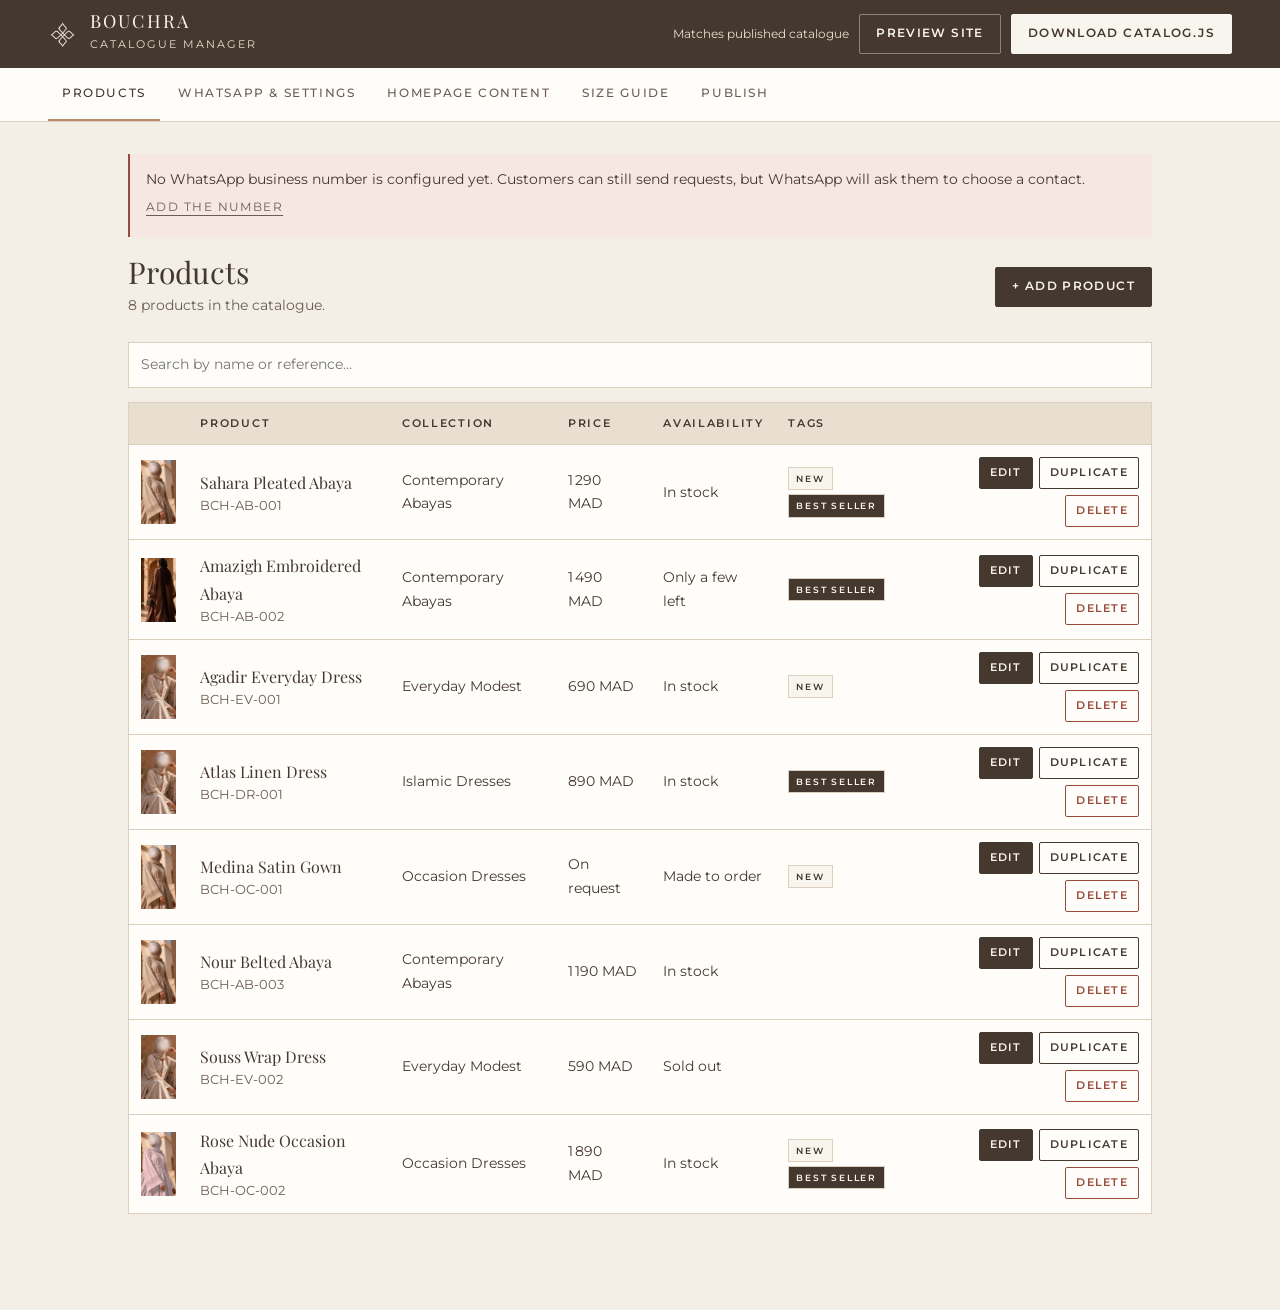
==== admin.html @ 60c79a06 "first comm" ====
<!doctype html>
<html lang="en">
<head>
  <meta charset="utf-8">
  <meta name="viewport" content="width=device-width, initial-scale=1">
  <meta name="robots" content="noindex, nofollow">
  <title>BOUCHRA Admin — Catalogue Manager</title>
  <link rel="icon" type="image/png" href="img/bouchra_icon.png">
  <link rel="preconnect" href="https://fonts.googleapis.com">
  <link rel="preconnect" href="https://fonts.gstatic.com" crossorigin>
  <link href="https://fonts.googleapis.com/css2?family=Montserrat:wght@300;400;500;600&family=Playfair+Display:ital,wght@0,400;0,500;1,400&family=Tajawal:wght@400;500&display=swap" rel="stylesheet">
  <link rel="stylesheet" href="css/style.css?v=3">
  <link rel="stylesheet" href="css/admin.css?v=3">
</head>
<body class="admin">
  <header class="admin-top">
    <div class="admin-top__brand">
      <img src="img/site/icon-ivory.png" alt="" width="30">
      <div><strong>BOUCHRA</strong><span>Catalogue manager</span></div>
    </div>
    <div class="admin-top__actions">
      <span class="admin-status" data-status></span>
      <button type="button" class="abtn abtn--ghost" data-action="preview">Preview site</button>
      <button type="button" class="abtn abtn--light" data-action="export">Download catalog.js</button>
    </div>
  </header>

  <nav class="admin-tabs" role="tablist" aria-label="Admin sections">
    <button type="button" role="tab" data-tab="products" aria-selected="true">Products</button>
    <button type="button" role="tab" data-tab="settings" aria-selected="false">WhatsApp &amp; settings</button>
    <button type="button" role="tab" data-tab="homepage" aria-selected="false">Homepage content</button>
    <button type="button" role="tab" data-tab="sizes" aria-selected="false">Size guide</button>
    <button type="button" role="tab" data-tab="publish" aria-selected="false">Publish</button>
  </nav>

  <main class="admin-main" data-panel></main>

  <input type="file" accept=".js,.json,application/json,text/javascript" data-import-input hidden>

  <script src="data/catalog.js?v=3"></script>
  <script src="js/admin.js?v=3"></script>
</body>
</html>
---- css/style.css ----
/* BOUCHRA — Modest Fashion */

:root {
  --sand: #E9DFD0;
  --terracotta: #B78B6A;
  --terracotta-ink: #8A6448; /* terracotta darkened for small text contrast */
  --espresso: #44382F;
  --espresso-soft: #6B5D52;
  --ivory: #F8F5EF;
  --white: #FFFDF9;
  --line: #DCCFBD;
  --wa: #25D366;
  --wa-dark: #128C4B;

  --ok: #5E7A4F;
  --warn: #A0652F;
  --info: #6B5D52;
  --out: #9A4A3C;

  --serif: 'Playfair Display', Georgia, serif;
  --sans: 'Montserrat', 'Helvetica Neue', Arial, sans-serif;

  --radius: 2px;
  --gutter: clamp(16px, 4vw, 48px);
  --max: 1280px;
  --shadow: 0 18px 40px -24px rgba(68, 56, 47, .45);

  /* Amazigh-inspired diamond chain */
  --motif: url("data:image/svg+xml,%3Csvg xmlns='http://www.w3.org/2000/svg' width='32' height='14' viewBox='0 0 32 14'%3E%3Cpath d='M1 7 8 0.8 15 7 8 13.2Z M17 7 24 0.8 31 7 24 13.2Z' fill='none' stroke='%23B78B6A' stroke-width='1'/%3E%3Ccircle cx='8' cy='7' r='1.4' fill='%23B78B6A'/%3E%3Ccircle cx='24' cy='7' r='1.4' fill='%23B78B6A'/%3E%3Cpath d='M15 7h2' stroke='%23B78B6A'/%3E%3C/svg%3E");
  --motif-light: url("data:image/svg+xml,%3Csvg xmlns='http://www.w3.org/2000/svg' width='32' height='14' viewBox='0 0 32 14'%3E%3Cpath d='M1 7 8 0.8 15 7 8 13.2Z M17 7 24 0.8 31 7 24 13.2Z' fill='none' stroke='%23E9DFD0' stroke-opacity='.45' stroke-width='1'/%3E%3Ccircle cx='8' cy='7' r='1.4' fill='%23E9DFD0' fill-opacity='.45'/%3E%3Ccircle cx='24' cy='7' r='1.4' fill='%23E9DFD0' fill-opacity='.45'/%3E%3C/svg%3E");
  /* Lattice for subtle backgrounds */
  --lattice: url("data:image/svg+xml,%3Csvg xmlns='http://www.w3.org/2000/svg' width='56' height='56' viewBox='0 0 56 56'%3E%3Cpath d='M28 4 52 28 28 52 4 28Z M28 16 40 28 28 40 16 28Z' fill='none' stroke='%23B78B6A' stroke-opacity='.16' stroke-width='1'/%3E%3C/svg%3E");
}

/* Arabic: brand fonts have no Arabic glyphs, and letter-spacing breaks joined script. */
html[lang="ar"] {
  --serif: 'Noto Naskh Arabic', 'Playfair Display', serif;
  --sans: 'Tajawal', 'Montserrat', sans-serif;
}
html[lang="ar"] body { font-size: 16px; line-height: 1.85; }
html[lang="ar"] * { letter-spacing: 0 !important; }
html[lang="ar"] h1, html[lang="ar"] h2, html[lang="ar"] h3 { line-height: 1.4; font-weight: 500; }

*, *::before, *::after { box-sizing: border-box; }

html { scroll-behavior: smooth; -webkit-text-size-adjust: 100%; }

body {
  margin: 0;
  background: var(--ivory);
  color: var(--espresso);
  font-family: var(--sans);
  font-size: 15px;
  line-height: 1.7;
  font-weight: 400;
  -webkit-font-smoothing: antialiased;
  overflow-x: hidden;
}

body.no-scroll { overflow: hidden; }

img { max-width: 100%; display: block; }

a { color: inherit; }

h1, h2, h3, h4 {
  font-family: var(--serif);
  font-weight: 400;
  line-height: 1.15;
  margin: 0 0 .5em;
  letter-spacing: .01em;
}

p { margin: 0 0 1em; }

button, input, select, textarea { font: inherit; color: inherit; }

:focus-visible { outline: 2px solid var(--terracotta-ink); outline-offset: 3px; }

.container { width: 100%; max-width: var(--max); margin: 0 auto; padding: 0 var(--gutter); }

.small { font-size: 12.5px; color: var(--espresso-soft); line-height: 1.6; }

.eyebrow {
  font-family: var(--sans);
  font-size: 11.5px;
  letter-spacing: .32em;
  text-transform: uppercase;
  color: var(--terracotta-ink);
  font-weight: 500;
  margin-bottom: 1.2em;
}

.visually-hidden {
  position: absolute !important; width: 1px; height: 1px; overflow: hidden;
  clip: rect(0 0 0 0); white-space: nowrap;
}

/* ---------- Motifs ---------- */

.motif-band { height: 14px; background: var(--motif) repeat-x center; opacity: .8; }
.motif-band--light { background-image: var(--motif-light); opacity: 1; }

.motif-rule {
  display: flex; align-items: center; justify-content: center; gap: 14px;
  color: var(--terracotta); margin: 0 auto 1.4em;
}
.motif-rule::before, .motif-rule::after { content: ''; width: 48px; height: 1px; background: currentColor; }
.motif-rule img { width: 22px; height: auto; opacity: .85; }

/* ---------- Buttons ---------- */

.btn {
  display: inline-flex; align-items: center; justify-content: center; gap: 10px;
  min-height: 48px; padding: 0 28px;
  border: 1px solid var(--espresso); border-radius: var(--radius);
  background: var(--espresso); color: var(--ivory);
  font-family: var(--sans); font-size: 12px; font-weight: 600; letter-spacing: .2em; text-transform: uppercase;
  text-decoration: none; cursor: pointer;
  transition: background .25s, color .25s, border-color .25s, transform .25s;
}
.btn svg { width: 18px; height: 18px; flex: none; }
.btn:hover { background: #2F2620; border-color: #2F2620; }
.btn:active { transform: translateY(1px); }

.btn--outline { background: transparent; color: var(--espresso); }
.btn--outline:hover { background: var(--espresso); color: var(--ivory); }

.btn--light { background: var(--ivory); color: var(--espresso); border-color: var(--ivory); }
.btn--light:hover { background: var(--sand); border-color: var(--sand); }

.btn--wa { background: var(--espresso); border-color: var(--espresso); }
.btn--wa svg { color: var(--wa); }

.btn--wa-light { background: transparent; color: var(--ivory); border-color: rgba(248, 245, 239, .5); }
.btn--wa-light svg { color: var(--wa); }
.btn--wa-light:hover { background: var(--ivory); color: var(--espresso); border-color: var(--ivory); }

.btn--lg { min-height: 58px; font-size: 13px; letter-spacing: .22em; }
.btn--block { width: 100%; }

.link-btn {
  background: none; border: 0; padding: 6px 0; cursor: pointer;
  font-size: 12px; letter-spacing: .12em; text-transform: uppercase; color: var(--espresso-soft);
  text-decoration: underline; text-underline-offset: 4px;
}
.link-btn:hover { color: var(--espresso); }

.icon-btn {
  display: inline-grid; place-items: center; width: 44px; height: 44px;
  border: 0; background: none; cursor: pointer; color: var(--espresso); border-radius: 50%;
}
.icon-btn svg { width: 22px; height: 22px; }
.icon-btn:hover { background: var(--sand); }
.icon-btn--sm { width: 34px; height: 34px; }
.icon-btn--sm svg { width: 17px; height: 17px; }

/* ---------- Header ---------- */

.preview-bar {
  background: var(--terracotta-ink); color: var(--ivory); text-align: center;
  font-size: 12.5px; padding: 8px 16px;
}
.preview-bar button {
  margin-inline-start: 8px; background: none; border: 1px solid currentColor; color: inherit;
  padding: 2px 10px; cursor: pointer; font-size: 11.5px;
}

.announce {
  background: var(--espresso); color: var(--sand); text-align: center;
  font-size: 11px; letter-spacing: .24em; text-transform: uppercase; padding: 9px 16px;
}

.site-header {
  position: sticky; top: 0; z-index: 40;
  background: rgba(248, 245, 239, .94);
  backdrop-filter: blur(10px); -webkit-backdrop-filter: blur(10px);
  border-bottom: 1px solid var(--line);
}
/* Logo at the start (left in LTR, right in RTL), nav, then actions at the end. */
.site-header__inner {
  max-width: var(--max); margin: 0 auto; padding: 10px var(--gutter);
  display: flex; align-items: center; gap: 28px;
}
.brand { flex: none; }
.brand img { height: 66px; width: auto; }

.site-nav { flex: 1; display: flex; align-items: center; gap: 20px; min-width: 0; }
.site-nav a {
  font-size: 11.5px; letter-spacing: .12em; text-transform: uppercase; text-decoration: none;
  padding: 6px 0; border-bottom: 1px solid transparent; white-space: nowrap;
}
.site-nav a:hover, .site-nav a[aria-current="page"] { border-bottom-color: var(--terracotta); }

.nav-toggle { display: none; }

.site-header__actions { flex: none; display: flex; justify-content: flex-end; align-items: center; gap: 6px; }

.lang-switch { display: inline-flex; align-items: center; border: 1px solid var(--line); border-radius: 999px; padding: 3px; background: var(--white); }
.lang-switch button {
  border: 0; background: none; cursor: pointer; border-radius: 999px;
  min-width: 36px; height: 32px; padding: 0 9px;
  font-size: 11px; font-weight: 600; letter-spacing: .08em; color: var(--espresso-soft);
}
.lang-switch button[lang="ar"] { font-family: 'Tajawal', 'Noto Naskh Arabic', sans-serif; font-size: 13px; letter-spacing: 0; }
.lang-switch button:hover { color: var(--espresso); }
.lang-switch button[aria-current="true"] { background: var(--espresso); color: var(--ivory); }
.lang-switch--bar { margin-inline-end: 4px; }
.lang-switch--menu { display: none; }
.lang-switch--footer { margin-top: 18px; background: transparent; border-color: rgba(248, 245, 239, .25); }
.lang-switch--footer button { color: rgba(248, 245, 239, .75); }
.lang-switch--footer button[aria-current="true"] { background: var(--ivory); color: var(--espresso); }
.header-wa svg { color: var(--wa-dark); }

.selection-btn {
  display: inline-flex; align-items: center; gap: 8px; height: 44px; padding: 0 14px;
  border: 1px solid var(--line); background: var(--white); border-radius: 999px; cursor: pointer;
  font-size: 11.5px; letter-spacing: .14em; text-transform: uppercase; font-weight: 500;
}
.selection-btn svg { width: 20px; height: 20px; }
.selection-btn:hover { border-color: var(--espresso); }
.count {
  min-width: 20px; height: 20px; padding: 0 6px; border-radius: 999px;
  background: var(--terracotta); color: var(--white); font-size: 11px; letter-spacing: 0;
  display: inline-grid; place-items: center; font-weight: 600;
}
.count[hidden] { display: none; }

@media (max-width: 1400px) {
  .site-header__inner { gap: 20px; }
  .site-nav { gap: 16px; }
  .site-nav a { letter-spacing: .08em; font-size: 11px; }
  .selection-btn__label { display: none; }
  .selection-btn { padding: 0 10px; }
}

@media (max-width: 600px) {
  .announce { letter-spacing: .12em; font-size: 10px; }
}

@media (max-width: 1060px) {
  .nav-toggle { display: inline-grid; }
  .site-header__inner { justify-content: space-between; }
  .site-nav {
    position: absolute; inset-inline: 0; top: 100%;
    flex-direction: column; align-items: stretch; gap: 0; padding: 8px var(--gutter) 20px;
    background: var(--ivory); border-bottom: 1px solid var(--line);
    display: none;
  }
  .nav-open .site-nav { display: flex; }
  .site-nav a { padding: 14px 0; border-bottom: 1px solid var(--line); font-size: 12px; }
  .lang-switch--menu { display: inline-flex; align-self: flex-start; margin-top: 16px; }
  .lang-switch--bar { display: none; }
}

@media (max-width: 900px) {
  .brand img { height: 50px; }
}

@media (max-width: 360px) {
  .header-wa { display: none; }
}

/* ---------- Hero ---------- */

.hero {
  position: relative; overflow: hidden;
  background: var(--sand);
}
.hero::before {
  content: ''; position: absolute; inset: 0; background: var(--lattice); opacity: .9;
}
.hero__inner {
  position: relative; max-width: var(--max); margin: 0 auto;
  padding: clamp(48px, 8vw, 104px) var(--gutter);
  display: grid; grid-template-columns: 1.1fr .9fr; gap: clamp(32px, 6vw, 80px); align-items: center;
}
.hero h1 { font-size: clamp(40px, 6vw, 76px); margin-bottom: .35em; }
.hero h1 em { font-style: italic; color: var(--terracotta-ink); }
.hero__text { font-size: 16px; max-width: 34em; color: var(--espresso-soft); margin-bottom: 2.2em; }
.hero__ctas { display: flex; flex-wrap: wrap; gap: 14px; }
.hero__note { margin-top: 1.6em; font-size: 12px; color: var(--espresso-soft); letter-spacing: .04em; }

.arch {
  position: relative; border-radius: 999px 999px 0 0; overflow: hidden;
  aspect-ratio: 3 / 4.3; background: var(--ivory);
  box-shadow: var(--shadow);
}
.arch img { width: 100%; height: 100%; object-fit: cover; object-position: center 20%; }
.hero__visual { position: relative; isolation: isolate; max-width: 440px; justify-self: center; width: 100%; }
.hero__visual::after {
  content: ''; position: absolute; top: -14px; bottom: 14px; inset-inline-start: 14px; inset-inline-end: -14px; z-index: -1;
  border: 1px solid var(--terracotta); border-radius: 999px 999px 0 0;
}
.hero__visual .arch { z-index: 1; }
.hero__seal {
  position: absolute; z-index: 2; inset-inline-start: -28px; bottom: 36px;
  width: 104px; height: 104px; border-radius: 50%;
  background: var(--espresso); display: grid; place-items: center;
  box-shadow: var(--shadow);
}
.hero__seal img { width: 50px; }

@media (max-width: 820px) {
  .hero__inner { grid-template-columns: 1fr; text-align: center; }
  .hero__text { margin-left: auto; margin-right: auto; }
  .hero__ctas { justify-content: center; }
  .hero__visual { max-width: 320px; order: -1; }
  .hero__seal { width: 80px; height: 80px; inset-inline-start: -12px; }
  .hero__seal img { width: 38px; }
}

@media (max-width: 480px) {
  .hero__ctas .btn { width: 100%; }
}

/* ---------- Sections ---------- */

.section { padding: clamp(56px, 8vw, 104px) 0; }
.section--sand { background: var(--sand); }
.section--white { background: var(--white); }

.section-head { text-align: center; max-width: 640px; margin: 0 auto clamp(32px, 5vw, 56px); }
.section-head h2 { font-size: clamp(30px, 4vw, 44px); }
.section-head p { color: var(--espresso-soft); }
.section-head--row {
  max-width: none; display: flex; align-items: end; justify-content: space-between; gap: 16px; text-align: start;
}
.section-head--row h2 { margin: 0; }
.section-head--row a { font-size: 12px; letter-spacing: .18em; text-transform: uppercase; white-space: nowrap; text-underline-offset: 5px; }

/* Categories */
.categories { display: grid; grid-template-columns: repeat(4, 1fr); gap: clamp(12px, 2vw, 24px); }
.cat-tile { position: relative; display: block; text-decoration: none; color: var(--ivory); overflow: hidden; aspect-ratio: 3 / 4.2; background: var(--espresso); }
.cat-tile img { width: 100%; height: 100%; object-fit: cover; transition: transform .8s ease; opacity: .92; }
.cat-tile:hover img { transform: scale(1.05); }
.cat-tile::after { content: ''; position: absolute; inset: 0; background: linear-gradient(to top, rgba(40, 32, 26, .72), transparent 55%); }
.cat-tile__label { position: absolute; z-index: 1; left: 0; right: 0; bottom: 0; padding: 22px; text-align: center; }
.cat-tile__label h3 { font-size: clamp(18px, 2vw, 24px); margin: 0 0 6px; }
.cat-tile__label span { font-size: 10.5px; letter-spacing: .26em; text-transform: uppercase; }

@media (max-width: 860px) { .categories { grid-template-columns: repeat(2, 1fr); } }

/* How to order */
.steps { display: grid; grid-template-columns: repeat(4, 1fr); gap: 24px; counter-reset: step; }
.step { text-align: center; padding: 8px 12px; }
.step__num {
  width: 60px; height: 60px; margin: 0 auto 18px; display: grid; place-items: center;
  font-family: var(--serif); font-size: 22px; color: var(--terracotta-ink);
  border: 1px solid var(--terracotta); transform: rotate(45deg);
}
.step__num span { transform: rotate(-45deg); }
.step h3 { font-size: 20px; }
.step p { font-size: 14px; color: var(--espresso-soft); }
@media (max-width: 860px) { .steps { grid-template-columns: repeat(2, 1fr); } }
@media (max-width: 480px) { .steps { grid-template-columns: 1fr; } }

/* Promo */
.promo { position: relative; background: var(--espresso); color: var(--ivory); overflow: hidden; }
.promo__inner {
  position: relative; max-width: var(--max); margin: 0 auto; padding: clamp(56px, 8vw, 96px) var(--gutter);
  display: grid; grid-template-columns: .8fr 1.2fr; gap: clamp(32px, 6vw, 88px); align-items: center;
}
.promo__img { aspect-ratio: 4 / 5; overflow: hidden; border-radius: 999px 999px 0 0; max-width: 360px; }
.promo__img img { width: 100%; height: 100%; object-fit: cover; }
.promo .eyebrow { color: var(--sand); }
.promo h2 { font-size: clamp(30px, 4vw, 48px); color: var(--ivory); }
.promo p { color: rgba(248, 245, 239, .8); max-width: 36em; font-size: 16px; }
.promo__perks { list-style: none; padding: 0; margin: 1.6em 0 2.2em; display: grid; gap: 10px; }
.promo__perks li { display: flex; align-items: center; gap: 14px; font-size: 14px; }
.promo__perks li::before { content: ''; width: 8px; height: 8px; border: 1px solid var(--terracotta); transform: rotate(45deg); flex: none; }
.promo .btn--light svg { color: var(--wa-dark); }
.promo__motif { position: absolute; left: 0; right: 0; height: 14px; }
.promo__motif--top { top: 18px; } .promo__motif--bottom { bottom: 18px; }

@media (max-width: 820px) {
  .promo__inner { grid-template-columns: 1fr; text-align: center; }
  .promo__img { margin: 0 auto; max-width: 260px; }
  .promo p { margin-left: auto; margin-right: auto; }
  .promo__perks { justify-items: center; }
}

/* Story */
.story { display: grid; grid-template-columns: 1fr 1fr; gap: clamp(32px, 6vw, 88px); align-items: center; }
.story h2 { font-size: clamp(30px, 4vw, 44px); }
.story__script { font-family: var(--serif); font-style: italic; font-size: 22px; color: var(--terracotta-ink); }
.values { list-style: none; padding: 0; margin: 0; display: grid; grid-template-columns: 1fr 1fr; gap: 26px 32px; }
.values li { border-top: 1px solid var(--line); padding-top: 16px; }
.values strong { display: block; font-size: 11.5px; letter-spacing: .26em; text-transform: uppercase; font-weight: 600; margin-bottom: 4px; }
.values span { font-size: 14px; color: var(--espresso-soft); }
@media (max-width: 820px) { .story { grid-template-columns: 1fr; } }
@media (max-width: 420px) { .values { grid-template-columns: 1fr; } }

/* ---------- Product grid & cards ---------- */

.grid { display: grid; grid-template-columns: repeat(4, 1fr); gap: clamp(16px, 2.4vw, 32px) clamp(12px, 2vw, 24px); }
@media (max-width: 1000px) { .grid { grid-template-columns: repeat(3, 1fr); } }
@media (max-width: 720px) { .grid { grid-template-columns: repeat(2, 1fr); } }

.card { display: flex; flex-direction: column; }
.card__media { position: relative; display: block; aspect-ratio: 3 / 4; overflow: hidden; background: var(--sand); }
.card__media img { position: absolute; inset: 0; width: 100%; height: 100%; object-fit: cover; transition: opacity .6s ease, transform .8s ease; }
.card__alt { opacity: 0; }
.card:hover .card__alt { opacity: 1; }
.card:hover .card__media img:first-child { transform: scale(1.03); }
.card__badges { position: absolute; top: 12px; inset-inline-start: 12px; display: flex; flex-direction: column; gap: 6px; align-items: flex-start; }
.badge {
  background: var(--ivory); color: var(--espresso); font-size: 10px; letter-spacing: .2em; text-transform: uppercase;
  padding: 5px 10px; font-weight: 600;
}
.badge--dark { background: var(--espresso); color: var(--ivory); }
.badge--out { background: var(--out); color: var(--white); }
.card__body { padding-top: 14px; }
.card__cat { font-size: 10.5px; letter-spacing: .22em; text-transform: uppercase; color: var(--terracotta-ink); margin: 0 0 4px; }
.card__name { font-size: 18px; margin: 0 0 4px; }
.card__name a { text-decoration: none; }
.card__name a:hover { text-decoration: underline; text-underline-offset: 4px; }
.card__price { font-size: 13.5px; font-weight: 500; margin: 0 0 8px; }
.card__meta { display: flex; align-items: center; justify-content: space-between; gap: 8px; }
.card__avail { font-size: 11px; color: var(--warn); }
.dots { display: flex; gap: 6px; }
.dot { width: 12px; height: 12px; border-radius: 50%; box-shadow: inset 0 0 0 1px rgba(68, 56, 47, .25); }

@media (max-width: 480px) {
  .card__name { font-size: 15.5px; }
  .card__badges { top: 8px; inset-inline-start: 8px; }
  .badge { font-size: 9px; padding: 4px 7px; letter-spacing: .14em; }
}

/* ---------- Collection page ---------- */

.page-hero { background: var(--sand); text-align: center; padding: clamp(40px, 6vw, 72px) var(--gutter) clamp(32px, 5vw, 56px); position: relative; }
.page-hero::before { content: ''; position: absolute; inset: 0; background: var(--lattice); opacity: .7; }
.page-hero > * { position: relative; }
.page-hero h1 { font-size: clamp(34px, 5vw, 56px); }
.page-hero p { color: var(--espresso-soft); max-width: 36em; margin: 0 auto; }

.toolbar {
  display: flex; flex-wrap: wrap; align-items: center; justify-content: space-between; gap: 16px;
  padding: 24px 0; border-bottom: 1px solid var(--line); margin-bottom: 32px;
}
.chips { display: flex; flex-wrap: wrap; gap: 8px; }
.chip {
  border: 1px solid var(--line); background: transparent; border-radius: 999px; padding: 8px 16px; cursor: pointer;
  font-size: 11.5px; letter-spacing: .12em; text-transform: uppercase; white-space: nowrap;
}
.chip:hover { border-color: var(--espresso); }
.chip[aria-pressed="true"] { background: var(--espresso); border-color: var(--espresso); color: var(--ivory); }
.toolbar__right { display: flex; align-items: center; gap: 16px; }
.toolbar__count { font-size: 12.5px; color: var(--espresso-soft); white-space: nowrap; }
.select {
  appearance: none; -webkit-appearance: none; border: 1px solid var(--line); background: var(--white)
  url("data:image/svg+xml,%3Csvg xmlns='http://www.w3.org/2000/svg' width='10' height='6'%3E%3Cpath d='M1 1l4 4 4-4' fill='none' stroke='%2344382F'/%3E%3C/svg%3E") no-repeat right 12px center;
  padding-block: 9px; padding-inline: 12px 34px; border-radius: var(--radius); font-size: 13px; cursor: pointer;
}
[dir="rtl"] .select { background-position: left 12px center; }
.empty { text-align: center; padding: 64px 0; color: var(--espresso-soft); }

/* ---------- Product page ---------- */

.breadcrumb { font-size: 11.5px; letter-spacing: .14em; text-transform: uppercase; color: var(--espresso-soft); padding: 22px 0; }
.breadcrumb a { text-decoration: none; }
.breadcrumb a:hover { text-decoration: underline; }
.breadcrumb span[aria-hidden] { margin: 0 8px; color: var(--terracotta); }

.pdp { display: grid; grid-template-columns: 1.1fr .9fr; gap: clamp(28px, 5vw, 72px); align-items: start; padding-bottom: 72px; }

.gallery { display: grid; grid-template-columns: 76px 1fr; gap: 14px; position: sticky; top: 100px; }
.gallery__thumbs { display: flex; flex-direction: column; gap: 10px; }
.gallery__thumb { padding: 0; border: 1px solid transparent; background: var(--sand); cursor: pointer; aspect-ratio: 3 / 4; overflow: hidden; }
.gallery__thumb img { width: 100%; height: 100%; object-fit: cover; }
.gallery__thumb[aria-current="true"] { border-color: var(--espresso); }
.gallery__main { position: relative; aspect-ratio: 3 / 4; background: var(--sand); overflow: hidden; }
.gallery__main img { width: 100%; height: 100%; object-fit: cover; }
.gallery__nav {
  position: absolute; top: 50%; transform: translateY(-50%);
  width: 40px; height: 40px; border-radius: 50%; border: 0; background: rgba(248, 245, 239, .85); cursor: pointer;
  display: grid; place-items: center; font-size: 18px;
}
.gallery__nav--prev { inset-inline-start: 12px; } .gallery__nav--next { inset-inline-end: 12px; }

.pdp__cat { font-size: 11px; letter-spacing: .24em; text-transform: uppercase; color: var(--terracotta-ink); margin-bottom: 10px; }
.pdp h1 { font-size: clamp(30px, 3.6vw, 44px); margin-bottom: .25em; }
.pdp__ref { font-size: 12px; letter-spacing: .1em; color: var(--espresso-soft); margin-bottom: 18px; }
.pdp__price-row { display: flex; align-items: center; flex-wrap: wrap; gap: 14px; padding-bottom: 22px; border-bottom: 1px solid var(--line); margin-bottom: 22px; }
.pdp__price { font-size: 22px; font-weight: 500; margin: 0; }
.status { display: inline-flex; align-items: center; gap: 8px; font-size: 12px; font-weight: 500; letter-spacing: .04em; }
.status::before { content: ''; width: 8px; height: 8px; border-radius: 50%; background: currentColor; }
.status--ok { color: var(--ok); } .status--warn { color: var(--warn); } .status--info { color: var(--info); } .status--out { color: var(--out); }
.pdp__desc { color: var(--espresso-soft); margin-bottom: 26px; }

.option { margin-bottom: 22px; border: 0; padding: 0; min-width: 0; }
.option__label { display: flex; justify-content: space-between; align-items: baseline; width: 100%; font-size: 11.5px; letter-spacing: .2em; text-transform: uppercase; font-weight: 600; margin-bottom: 10px; padding: 0; }
.option__label em { font-style: normal; font-weight: 400; letter-spacing: .04em; text-transform: none; color: var(--espresso-soft); font-size: 13px; }
.option__label .link-btn { font-size: 11px; padding: 0; }
.option__row { display: flex; flex-wrap: wrap; gap: 8px; }

.swatch { width: 40px; height: 40px; border-radius: 50%; border: 1px solid var(--line); padding: 3px; background: var(--white); cursor: pointer; }
.swatch span { display: block; width: 100%; height: 100%; border-radius: 50%; box-shadow: inset 0 0 0 1px rgba(68, 56, 47, .18); }
.swatch[aria-checked="true"] { border-color: var(--espresso); box-shadow: 0 0 0 1px var(--espresso); }

.size-btn {
  min-width: 52px; height: 44px; padding: 0 12px; border: 1px solid var(--line); background: var(--white); cursor: pointer;
  font-size: 13px; font-weight: 500; border-radius: var(--radius);
}
.size-btn:hover { border-color: var(--espresso); }
.size-btn[aria-checked="true"] { background: var(--espresso); color: var(--ivory); border-color: var(--espresso); }
.option.has-error .size-btn { border-color: var(--out); }
.option.has-error .option__row { animation: shake .4s ease; }
@keyframes shake { 20%, 60% { transform: translateX(-5px); } 40%, 80% { transform: translateX(5px); } }
@media (prefers-reduced-motion: reduce) { .option.has-error .option__row { animation: none; } }
.option__error { color: var(--out); font-size: 12.5px; margin: 8px 0 0; }

.qty { display: inline-flex; align-items: center; border: 1px solid var(--line); background: var(--white); height: 48px; border-radius: var(--radius); }
.qty button { width: 44px; height: 100%; border: 0; background: none; cursor: pointer; display: grid; place-items: center; }
.qty button svg { width: 16px; height: 16px; }
.qty button:hover { background: var(--sand); }
.qty span, .qty output { min-width: 36px; text-align: center; font-weight: 500; }
.qty--sm { height: 36px; }
.qty--sm button { width: 32px; }
.qty--sm span { min-width: 24px; font-size: 13px; }

.pdp__actions { display: grid; gap: 12px; margin: 28px 0 12px; }
.pdp__order svg { width: 22px; height: 22px; }
.pdp__ask { text-align: center; font-size: 13.5px; margin: 6px 0 0; }
.pdp__ask a { display: inline-flex; align-items: center; gap: 8px; text-underline-offset: 4px; }
.pdp__ask svg { width: 16px; height: 16px; color: var(--wa-dark); }
.pdp__how { font-size: 12.5px; color: var(--espresso-soft); text-align: center; margin: 12px 0 26px; }

.notice { background: var(--sand); padding: 14px 16px; font-size: 13px; margin-bottom: 18px; border-inline-start: 2px solid var(--terracotta); }

.accordion { border-top: 1px solid var(--line); }
.accordion details { border-bottom: 1px solid var(--line); }
.accordion summary {
  list-style: none; cursor: pointer; padding: 18px 0; display: flex; justify-content: space-between; align-items: center;
  font-size: 11.5px; letter-spacing: .2em; text-transform: uppercase; font-weight: 600;
}
.accordion summary::-webkit-details-marker { display: none; }
.accordion summary::after { content: '+'; font-size: 18px; font-weight: 300; }
.accordion details[open] summary::after { content: '−'; }
.accordion details > div { padding: 0 0 20px; color: var(--espresso-soft); font-size: 14px; }

.sticky-order {
  position: fixed; left: 0; right: 0; bottom: 0; z-index: 35;
  background: var(--ivory); border-top: 1px solid var(--line); padding: 10px 16px calc(10px + env(safe-area-inset-bottom));
  display: none; align-items: center; gap: 12px;
  transform: translateY(110%); transition: transform .3s ease;
}
.sticky-order.is-visible { transform: none; }
.sticky-order__info { min-width: 0; flex: 1; }
.sticky-order__info p { margin: 0; white-space: nowrap; overflow: hidden; text-overflow: ellipsis; font-size: 13px; }
.sticky-order__info strong { font-weight: 600; font-size: 12.5px; }
.sticky-order .btn { padding: 0 16px; min-height: 46px; font-size: 11px; letter-spacing: .14em; }

@media (max-width: 860px) {
  .pdp { grid-template-columns: 1fr; }
  .gallery { position: static; grid-template-columns: 1fr; }
  .gallery__thumbs { flex-direction: row; order: 2; overflow-x: auto; }
  .gallery__thumb { width: 64px; flex: none; }
  .sticky-order { display: flex; }
  body[data-page="product"] .wa-float { bottom: 88px; }
  body[data-page="product"] .toast { bottom: 96px; }
}

/* ---------- Floating WhatsApp ---------- */

.wa-float {
  position: fixed; inset-inline-end: 20px; bottom: calc(20px + env(safe-area-inset-bottom)); z-index: 45;
  width: 60px; height: 60px; border-radius: 50%;
  background: var(--wa); color: var(--white);
  display: grid; place-items: center;
  box-shadow: 0 10px 28px -8px rgba(18, 140, 75, .6);
  transition: transform .25s, bottom .3s;
}
.wa-float svg { width: 32px; height: 32px; }
.wa-float:hover { transform: scale(1.06); }
.wa-float::before {
  content: ''; position: absolute; inset: 0; border-radius: 50%; border: 2px solid var(--wa);
  animation: wa-pulse 2.6s ease-out infinite;
}
.wa-float__tip {
  position: absolute; inset-inline-end: 72px; white-space: nowrap; background: var(--espresso); color: var(--ivory);
  font-size: 12px; padding: 7px 12px; border-radius: 2px; opacity: 0; transform: translateX(6px);
  transition: opacity .2s, transform .2s; pointer-events: none;
}
.wa-float:hover .wa-float__tip, .wa-float:focus-visible .wa-float__tip { opacity: 1; transform: none; }
@keyframes wa-pulse { 0% { transform: scale(1); opacity: .7; } 80%, 100% { transform: scale(1.5); opacity: 0; } }
@media (prefers-reduced-motion: reduce) {
  .wa-float::before { animation: none; display: none; }
  html { scroll-behavior: auto; }
}

/* ---------- Drawer ---------- */

.drawer-scrim { position: fixed; inset: 0; z-index: 60; background: rgba(40, 32, 26, .45); }
.drawer {
  position: fixed; top: 0; inset-inline-end: 0; bottom: 0; z-index: 61;
  width: min(440px, 100%); background: var(--ivory);
  display: flex; flex-direction: column;
  transform: translateX(100%); visibility: hidden; transition: transform .35s ease, visibility 0s linear .35s;
  outline: none;
}
[dir="rtl"] .drawer { transform: translateX(-100%); }
.drawer.is-open { transform: none; visibility: visible; transition: transform .35s ease; }
.drawer__head { display: flex; align-items: center; justify-content: space-between; padding-block: 18px 14px; padding-inline: 24px 20px; border-bottom: 1px solid var(--line); }
.drawer__head h2 { font-size: 24px; margin: 0; }
.drawer__body { flex: 1; overflow-y: auto; padding: 8px 24px; }
.drawer__foot { padding: 18px 24px calc(18px + env(safe-area-inset-bottom)); border-top: 1px solid var(--line); background: var(--white); display: grid; gap: 10px; text-align: center; }
.drawer__foot:empty { display: none; }
.drawer__foot .small { margin: 0; }
.drawer__foot .btn { letter-spacing: .12em; padding: 0 16px; }
.drawer__total { display: flex; justify-content: space-between; font-size: 14px; }
.drawer__empty { text-align: center; padding: 56px 8px; display: grid; justify-items: center; gap: 4px; }
.drawer__empty img { opacity: .6; margin-bottom: 12px; }
.drawer__empty .btn { margin-top: 16px; }

.sel-item { display: grid; grid-template-columns: 84px 1fr; gap: 14px; padding: 18px 0; border-bottom: 1px solid var(--line); }
.sel-item__img { aspect-ratio: 3 / 4; background: var(--sand); overflow: hidden; }
.sel-item__img img { width: 100%; height: 100%; object-fit: cover; }
.sel-item__top { display: flex; justify-content: space-between; gap: 8px; }
.sel-item__name { font-family: var(--serif); font-size: 17px; margin: 0 0 2px; }
.sel-item__top .small { margin: 0; }
.sel-item__opts { display: flex; flex-wrap: wrap; gap: 8px; margin-top: 10px; align-items: end; }
.sel-item__opts label { display: grid; gap: 2px; }
.sel-item__opts label span { font-size: 10px; letter-spacing: .18em; text-transform: uppercase; color: var(--espresso-soft); }
.sel-item__opts select {
  height: 36px; border: 1px solid var(--line); background: var(--white); padding: 0 8px; font-size: 13px; border-radius: var(--radius); max-width: 120px;
}

/* ---------- Modal ---------- */

.modal {
  border: 0; padding: 28px; width: min(560px, calc(100% - 32px)); background: var(--ivory); color: var(--espresso);
  box-shadow: var(--shadow);
}
.modal::backdrop { background: rgba(40, 32, 26, .5); }
.modal__head { display: flex; justify-content: space-between; align-items: center; margin-bottom: 16px; }
.modal__head h2 { margin: 0; font-size: 26px; }
.table-wrap { overflow-x: auto; margin-bottom: 14px; }
.size-table { width: 100%; border-collapse: collapse; font-size: 13.5px; }
.size-table th, .size-table td { padding: 10px 8px; text-align: center; border-bottom: 1px solid var(--line); }
.size-table thead th { font-size: 10.5px; letter-spacing: .2em; text-transform: uppercase; background: var(--sand); }
.size-table tbody th { font-weight: 600; }

/* ---------- Toast ---------- */

.toast {
  position: fixed; left: 50%; bottom: 28px; z-index: 70; transform: translate(-50%, 20px);
  background: var(--espresso); color: var(--ivory); padding: 14px 20px; font-size: 13.5px;
  box-shadow: var(--shadow); opacity: 0; pointer-events: none; transition: opacity .25s, transform .25s;
  width: max-content; max-width: calc(100% - 32px); display: flex; gap: 14px; align-items: center;
}
.toast.is-visible { opacity: 1; transform: translate(-50%, 0); pointer-events: auto; }
.toast button { background: none; border: 0; color: var(--sand); text-decoration: underline; cursor: pointer; font-size: 12px; letter-spacing: .12em; text-transform: uppercase; padding: 0; white-space: nowrap; }

/* ---------- Footer ---------- */

.site-footer { background: var(--espresso); color: rgba(248, 245, 239, .78); padding-top: 18px; font-size: 13.5px; }
.site-footer__grid { display: grid; grid-template-columns: 1.3fr 1fr 1.2fr 1.2fr; gap: 40px; padding-top: 56px; padding-bottom: 48px; }
.site-footer h4 { font-family: var(--sans); color: var(--ivory); font-size: 11px; letter-spacing: .26em; text-transform: uppercase; font-weight: 600; margin-bottom: 18px; }
.site-footer ul { list-style: none; padding: 0; margin: 0; display: grid; gap: 8px; }
.site-footer a { text-decoration: none; }
.site-footer a:hover { color: var(--ivory); }
.site-footer__brand img { margin-bottom: 18px; }
.site-footer .small { color: rgba(248, 245, 239, .6); margin-top: 14px; }
.site-footer__base { display: flex; flex-wrap: wrap; justify-content: space-between; gap: 8px; padding-top: 20px; padding-bottom: 24px; border-top: 1px solid rgba(248, 245, 239, .14); font-size: 11.5px; letter-spacing: .12em; }
@media (max-width: 860px) { .site-footer__grid { grid-template-columns: 1fr 1fr; } }
@media (max-width: 520px) { .site-footer__grid { grid-template-columns: 1fr; } .site-footer__base { padding-bottom: 96px; } }
---- css/admin.css ----
/* BOUCHRA — admin catalogue manager */

body.admin { background: #F3EEE6; font-size: 14px; }

.admin-top {
  position: sticky; top: 0; z-index: 20;
  background: var(--espresso); color: var(--ivory);
  display: flex; flex-wrap: wrap; align-items: center; justify-content: space-between; gap: 12px;
  padding: 12px var(--gutter);
}
.admin-top__brand { display: flex; align-items: center; gap: 12px; }
.admin-top__brand strong { display: block; font-family: var(--serif); font-weight: 400; font-size: 18px; letter-spacing: .12em; line-height: 1.1; }
.admin-top__brand span { font-size: 11px; letter-spacing: .18em; text-transform: uppercase; color: var(--sand); }
.admin-top__actions { display: flex; flex-wrap: wrap; align-items: center; gap: 10px; }
.admin-status { font-size: 12px; color: var(--sand); }
.admin-status--dirty::before { content: '●'; color: #E2A86B; margin-inline-end: 6px; }

.admin-tabs {
  display: flex; gap: 4px; overflow-x: auto; padding: 0 var(--gutter);
  background: var(--white); border-bottom: 1px solid var(--line);
}
.admin-tabs button {
  border: 0; background: none; padding: 16px 14px; cursor: pointer; white-space: nowrap;
  font-size: 11.5px; letter-spacing: .14em; text-transform: uppercase; font-weight: 500; color: var(--espresso-soft);
  border-bottom: 2px solid transparent;
}
.admin-tabs button[aria-selected="true"] { color: var(--espresso); border-bottom-color: var(--terracotta); }

.admin-main { max-width: 1120px; margin: 0 auto; padding: 32px var(--gutter) 96px; }
.admin-main h1 { font-size: 30px; margin: 0; }
.admin-main h2 { font-size: 22px; }
.admin-head { display: flex; flex-wrap: wrap; align-items: center; justify-content: space-between; gap: 16px; margin-bottom: 24px; }
.admin-head p { margin: 4px 0 0; color: var(--espresso-soft); }

.panel { background: var(--white); border: 1px solid var(--line); padding: clamp(18px, 3vw, 28px); margin-bottom: 20px; }
.panel h2 { margin-bottom: 4px; }
.panel > .small { margin-bottom: 18px; }

.abtn {
  display: inline-flex; align-items: center; justify-content: center; gap: 8px;
  min-height: 40px; padding: 0 16px; border-radius: 2px; cursor: pointer;
  border: 1px solid var(--espresso); background: var(--espresso); color: var(--ivory);
  font-size: 11.5px; letter-spacing: .12em; text-transform: uppercase; font-weight: 600; text-decoration: none;
}
.abtn:hover { background: #2F2620; }
.abtn--outline { background: transparent; color: var(--espresso); }
.abtn--outline:hover { background: var(--sand); }
.abtn--ghost { background: transparent; color: var(--ivory); border-color: rgba(248, 245, 239, .4); }
.abtn--ghost:hover { background: rgba(248, 245, 239, .1); }
.abtn--light { background: var(--ivory); color: var(--espresso); border-color: var(--ivory); }
.abtn--light:hover { background: var(--sand); }
.abtn--danger { background: transparent; color: var(--out); border-color: currentColor; }
.abtn--danger:hover { background: #F6E7E3; }
.abtn--sm { min-height: 32px; padding: 0 10px; font-size: 10.5px; }

/* Forms */
.form-grid { display: grid; grid-template-columns: repeat(2, 1fr); gap: 16px 20px; }
.form-grid .full { grid-column: 1 / -1; }
@media (max-width: 680px) { .form-grid { grid-template-columns: 1fr; } }

.field { display: grid; gap: 6px; align-content: start; }
.field > span { font-size: 11px; letter-spacing: .16em; text-transform: uppercase; font-weight: 600; }
.field > small { color: var(--espresso-soft); font-size: 12px; line-height: 1.5; }
.field input[type="text"], .field input[type="number"], .field input[type="url"], .field input[type="tel"],
.field select, .field textarea, .admin input.cell {
  width: 100%; border: 1px solid var(--line); background: var(--ivory); padding: 10px 12px; border-radius: 2px; font-size: 14px;
}
.field textarea { min-height: 96px; resize: vertical; line-height: 1.55; }
.field input:focus, .field select:focus, .field textarea:focus, .admin input.cell:focus { outline: 2px solid var(--terracotta); outline-offset: 0; border-color: transparent; }
.field.is-invalid input { border-color: var(--out); }
.field__msg { font-size: 12px; }
.field__msg--ok { color: var(--ok); }
.field__msg--err { color: var(--out); }

.check { display: inline-flex; align-items: center; gap: 10px; cursor: pointer; font-size: 14px; }
.check input { width: 18px; height: 18px; accent-color: var(--espresso); }
.checks { display: flex; flex-wrap: wrap; gap: 10px 24px; }

/* Product list */
.plist { width: 100%; border-collapse: collapse; background: var(--white); border: 1px solid var(--line); }
.plist th, .plist td { padding: 12px; text-align: left; border-bottom: 1px solid var(--line); vertical-align: middle; }
.plist th { font-size: 10.5px; letter-spacing: .16em; text-transform: uppercase; background: var(--sand); font-weight: 600; }
.plist__thumb { width: 48px; height: 64px; object-fit: cover; background: var(--sand); }
.plist__name { font-family: var(--serif); font-size: 16px; }
.plist__flags { display: flex; gap: 4px; flex-wrap: wrap; }
.plist__flags .badge { font-size: 9px; padding: 3px 7px; border: 1px solid var(--line); }
.plist__actions { display: flex; gap: 6px; justify-content: flex-end; flex-wrap: wrap; }
.list-tools { display: flex; flex-wrap: wrap; gap: 12px; align-items: center; margin-bottom: 14px; }
.list-tools input { flex: 1; min-width: 200px; border: 1px solid var(--line); background: var(--white); padding: 10px 12px; }

@media (max-width: 760px) {
  .plist thead { display: none; }
  .plist, .plist tbody, .plist tr, .plist td { display: block; width: 100%; }
  .plist tr { display: grid; grid-template-columns: 56px 1fr; gap: 4px 12px; padding: 12px; border-bottom: 1px solid var(--line); }
  .plist td { border: 0; padding: 0; }
  .plist td:first-child { grid-row: span 5; }
  .plist__actions { justify-content: flex-start; margin-top: 6px; }
}

/* Colours & images editors */
.colour-head, .colour-row { display: grid; grid-template-columns: 44px 1fr 1fr 1fr 100px auto; gap: 10px; align-items: center; margin-bottom: 8px; }
.colour-head span { font-size: 10.5px; letter-spacing: .14em; text-transform: uppercase; font-weight: 600; color: var(--espresso-soft); }
.colour-head span:last-child { width: 32px; }
.colour-imgs { grid-column: 2 / -1; display: flex; flex-wrap: wrap; align-items: center; gap: 8px; margin-bottom: 10px; }
.colour-imgs__item { position: relative; width: 44px; height: 58px; background: var(--sand); }
.colour-imgs__item img { width: 100%; height: 100%; object-fit: cover; }
.colour-imgs__item button { position: absolute; top: -6px; right: -6px; width: 18px; height: 18px; border-radius: 50%; border: 0; background: var(--espresso); color: var(--ivory); font-size: 10px; cursor: pointer; line-height: 1; }
.colour-imgs .cell { flex: 1; min-width: 180px; padding: 6px 10px !important; font-size: 12.5px !important; }
.colour-row input[type="color"] { width: 44px; height: 40px; border: 1px solid var(--line); padding: 2px; background: var(--white); cursor: pointer; }
@media (max-width: 760px) {
  .colour-head { display: none; }
  .colour-row { grid-template-columns: 44px 1fr auto; padding-bottom: 10px; border-bottom: 1px solid var(--line); }
  .colour-row .cell:not(.hex) { grid-column: 2; }
  .colour-row .hex { display: none; }
  .colour-row [data-colour-remove] { grid-row: 1; grid-column: 3; }
  .colour-imgs { grid-column: 1 / -1; }
}

/* Translatable fields: one input per language */
.loc__grid { display: grid; grid-template-columns: repeat(3, 1fr); gap: 8px; }
.loc--stack .loc__grid { grid-template-columns: 1fr; }
.loc__item { position: relative; display: block; }
.loc__item em {
  position: absolute; top: 8px; left: 8px; z-index: 1;
  font-style: normal; font-size: 9.5px; font-weight: 600; letter-spacing: .1em;
  background: var(--sand); color: var(--espresso); padding: 2px 5px; border-radius: 2px; pointer-events: none;
}
/* The admin page is always LTR: keep the language badge on the left. */
.loc__item input, .loc__item textarea { padding-left: 40px !important; }
.admin [lang="ar"] { font-family: 'Tajawal', var(--sans); }
@media (max-width: 760px) { .loc__grid { grid-template-columns: 1fr; } }

.missing { color: var(--warn); font-weight: 500; }
.sg-lang { font-size: 10.5px; letter-spacing: .14em; color: var(--espresso-soft); width: 36px; }

.img-grid { display: grid; grid-template-columns: repeat(auto-fill, minmax(120px, 1fr)); gap: 12px; margin-bottom: 14px; }
.img-item { position: relative; background: var(--sand); border: 1px solid var(--line); }
.img-item img { width: 100%; aspect-ratio: 3 / 4; object-fit: cover; }
.img-item__bar { display: flex; justify-content: space-between; padding: 4px; background: var(--white); }
.img-item__bar button { border: 0; background: none; cursor: pointer; padding: 4px 8px; font-size: 14px; }
.img-item__bar button:hover { background: var(--sand); }
.img-item__main { position: absolute; top: 6px; left: 6px; }
.img-add { display: flex; flex-wrap: wrap; gap: 10px; align-items: center; }
.img-add input[type="text"] { flex: 1; min-width: 200px; border: 1px solid var(--line); background: var(--ivory); padding: 9px 12px; }
.upload-label { position: relative; overflow: hidden; }
.upload-label input { position: absolute; inset: 0; opacity: 0; cursor: pointer; }

.size-chips { display: flex; flex-wrap: wrap; gap: 8px; margin-bottom: 10px; }
.size-chip { display: inline-flex; align-items: center; gap: 6px; border: 1px solid var(--line); background: var(--ivory); padding: 6px 10px; font-size: 13px; cursor: pointer; border-radius: 2px; }
.size-chip input { accent-color: var(--espresso); }

.editor-foot {
  position: sticky; bottom: 0; z-index: 5; display: flex; flex-wrap: wrap; justify-content: space-between; gap: 10px;
  background: var(--white); border: 1px solid var(--line); padding: 14px 18px; margin-top: 8px; box-shadow: 0 -10px 24px -18px rgba(68, 56, 47, .5);
}
.editor-foot div { display: flex; gap: 10px; flex-wrap: wrap; }

.sg-table { width: 100%; border-collapse: collapse; margin-bottom: 14px; }
.sg-table td, .sg-table th { padding: 4px; }
.sg-table input.cell { padding: 8px; text-align: center; }

.callout { background: var(--sand); border-left: 2px solid var(--terracotta); padding: 14px 16px; margin-bottom: 18px; font-size: 13.5px; }
.callout--warn { background: #F6E7E3; border-left-color: var(--out); }
.steps-list { padding-left: 20px; margin: 0; display: grid; gap: 8px; }
.wa-test { margin-top: 10px; font-size: 12.5px; word-break: break-all; color: var(--espresso-soft); }
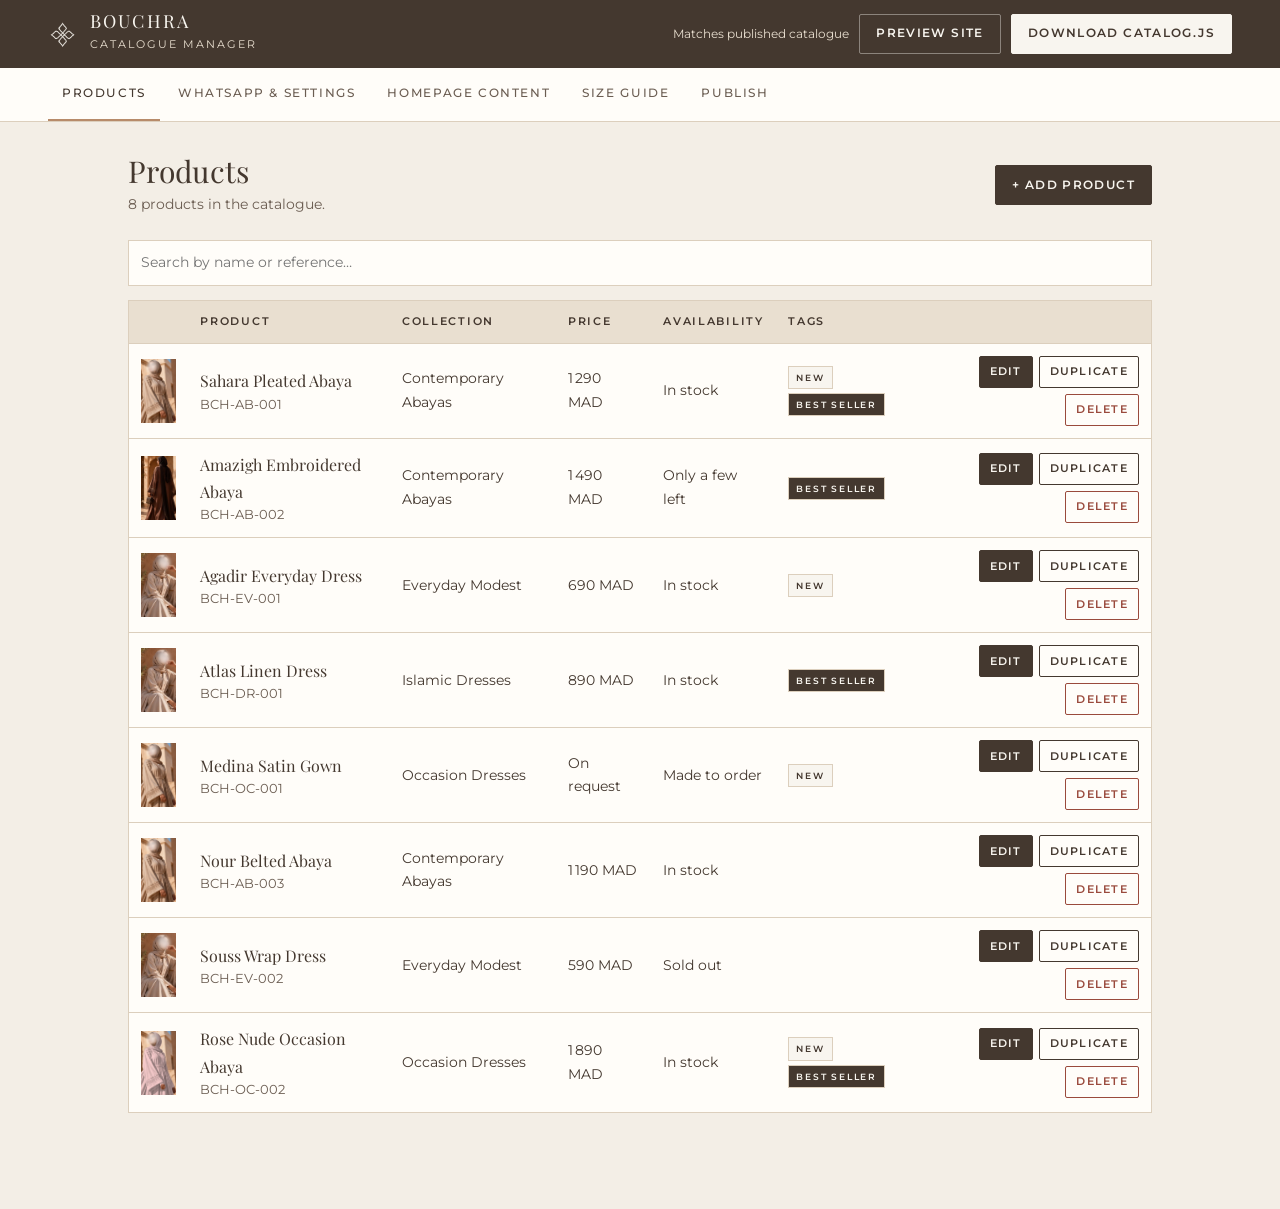
==== commit 2ce36a98: "second comm hh" ====
--- a/admin.html
+++ b/admin.html
@@ -8,9 +8,9 @@
   <link rel="icon" type="image/png" href="img/bouchra_icon.png">
   <link rel="preconnect" href="https://fonts.googleapis.com">
   <link rel="preconnect" href="https://fonts.gstatic.com" crossorigin>
-  <link href="https://fonts.googleapis.com/css2?family=Montserrat:wght@300;400;500;600&family=Playfair+Display:ital,wght@0,400;0,500;1,400&family=Tajawal:wght@400;500&display=swap" rel="stylesheet">
-  <link rel="stylesheet" href="css/style.css?v=3">
-  <link rel="stylesheet" href="css/admin.css?v=3">
+  <link href="https://fonts.googleapis.com/css2?family=Montserrat:wght@300;400;500;600&family=Playfair+Display:ital,wght@0,400;0,500;1,400&family=Cairo:wght@400;500&display=swap" rel="stylesheet">
+  <link rel="stylesheet" href="css/style.css?v=7">
+  <link rel="stylesheet" href="css/admin.css?v=7">
 </head>
 <body class="admin">
   <header class="admin-top">
@@ -37,7 +37,7 @@
 
   <input type="file" accept=".js,.json,application/json,text/javascript" data-import-input hidden>
 
-  <script src="data/catalog.js?v=3"></script>
-  <script src="js/admin.js?v=3"></script>
+  <script src="data/catalog.js?v=7"></script>
+  <script src="js/admin.js?v=7"></script>
 </body>
 </html>
--- a/css/style.css
+++ b/css/style.css
@@ -35,9 +35,9 @@
 /* Arabic: brand fonts have no Arabic glyphs, and letter-spacing breaks joined script. */
 html[lang="ar"] {
   --serif: 'Noto Naskh Arabic', 'Playfair Display', serif;
-  --sans: 'Tajawal', 'Montserrat', sans-serif;
-}
-html[lang="ar"] body { font-size: 16px; line-height: 1.85; }
+  --sans: 'Cairo', 'Montserrat', sans-serif;
+}
+html[lang="ar"] body { font-size: 17px; line-height: 1.8; }
 html[lang="ar"] * { letter-spacing: 0 !important; }
 html[lang="ar"] h1, html[lang="ar"] h2, html[lang="ar"] h3 { line-height: 1.4; font-weight: 500; }
 
@@ -202,7 +202,7 @@
   min-width: 36px; height: 32px; padding: 0 9px;
   font-size: 11px; font-weight: 600; letter-spacing: .08em; color: var(--espresso-soft);
 }
-.lang-switch button[lang="ar"] { font-family: 'Tajawal', 'Noto Naskh Arabic', sans-serif; font-size: 13px; letter-spacing: 0; }
+.lang-switch button[lang="ar"] { font-family: 'Cairo', 'Noto Naskh Arabic', sans-serif; font-size: 13.5px; letter-spacing: 0; }
 .lang-switch button:hover { color: var(--espresso); }
 .lang-switch button[aria-current="true"] { background: var(--espresso); color: var(--ivory); }
 .lang-switch--bar { margin-inline-end: 4px; }
@@ -666,3 +666,85 @@
 .site-footer__base { display: flex; flex-wrap: wrap; justify-content: space-between; gap: 8px; padding-top: 20px; padding-bottom: 24px; border-top: 1px solid rgba(248, 245, 239, .14); font-size: 11.5px; letter-spacing: .12em; }
 @media (max-width: 860px) { .site-footer__grid { grid-template-columns: 1fr 1fr; } }
 @media (max-width: 520px) { .site-footer__grid { grid-template-columns: 1fr; } .site-footer__base { padding-bottom: 96px; } }
+
+/* ---------- Arabic sizing ----------
+   The base sizes are tuned for small uppercase Latin with wide tracking.
+   Arabic has neither, so it needs noticeably larger type to read well. */
+
+html[lang="ar"] .announce { font-size: 13px; }
+html[lang="ar"] .preview-bar { font-size: 14px; }
+html[lang="ar"] .site-nav a { font-size: 15px; font-weight: 500; }
+html[lang="ar"] .selection-btn { font-size: 14px; }
+html[lang="ar"] .eyebrow { font-size: 14.5px; font-weight: 600; }
+html[lang="ar"] .btn { font-size: 15px; font-weight: 700; }
+html[lang="ar"] .btn--lg { font-size: 16px; }
+html[lang="ar"] .link-btn { font-size: 14px; }
+html[lang="ar"] .small { font-size: 14px; }
+
+html[lang="ar"] .hero__text { font-size: 19px; }
+html[lang="ar"] .hero__note { font-size: 14px; }
+html[lang="ar"] .section-head p { font-size: 17px; }
+html[lang="ar"] .section-head--row a { font-size: 14.5px; }
+html[lang="ar"] .cat-tile__label h3 { font-size: clamp(20px, 2.2vw, 26px); }
+html[lang="ar"] .cat-tile__label span { font-size: 13.5px; }
+html[lang="ar"] .step h3 { font-size: 22px; }
+html[lang="ar"] .step p,
+html[lang="ar"] .promo__perks li,
+html[lang="ar"] .values span { font-size: 16px; }
+html[lang="ar"] .promo p { font-size: 17.5px; }
+html[lang="ar"] .values strong { font-size: 16px; }
+html[lang="ar"] .story__script { font-size: 24px; }
+
+html[lang="ar"] .badge { font-size: 12px; font-weight: 700; }
+html[lang="ar"] .card__cat { font-size: 13px; }
+html[lang="ar"] .card__name { font-size: 20px; }
+html[lang="ar"] .card__price { font-size: 15.5px; font-weight: 600; }
+html[lang="ar"] .card__avail { font-size: 13px; }
+
+html[lang="ar"] .page-hero p { font-size: 17px; }
+html[lang="ar"] .chip { font-size: 14px; }
+html[lang="ar"] .toolbar__count { font-size: 14.5px; }
+html[lang="ar"] .select { font-size: 15px; }
+
+html[lang="ar"] .breadcrumb { font-size: 14px; }
+html[lang="ar"] .pdp__cat { font-size: 14px; }
+html[lang="ar"] .pdp__ref, html[lang="ar"] .status { font-size: 14px; }
+html[lang="ar"] .pdp__price { font-size: 24px; }
+html[lang="ar"] .pdp__desc { font-size: 17px; }
+html[lang="ar"] .option__label { font-size: 15px; }
+html[lang="ar"] .option__label em { font-size: 15px; }
+html[lang="ar"] .option__label .link-btn { font-size: 14px; }
+html[lang="ar"] .option__error { font-size: 14.5px; }
+html[lang="ar"] .pdp__ask { font-size: 15.5px; }
+html[lang="ar"] .pdp__how, html[lang="ar"] .notice { font-size: 15px; }
+html[lang="ar"] .accordion summary { font-size: 15.5px; }
+html[lang="ar"] .accordion details > div { font-size: 16px; }
+html[lang="ar"] .sticky-order__info p { font-size: 15px; }
+html[lang="ar"] .sticky-order__info strong { font-size: 14px; }
+html[lang="ar"] .sticky-order .btn { font-size: 14.5px; }
+
+html[lang="ar"] .drawer__head h2 { font-size: 28px; }
+html[lang="ar"] .sel-item__name { font-size: 19px; }
+html[lang="ar"] .sel-item__opts label span { font-size: 13px; }
+html[lang="ar"] .sel-item__opts select { font-size: 14.5px; }
+html[lang="ar"] .drawer__total { font-size: 16px; }
+
+html[lang="ar"] .size-table { font-size: 15px; }
+html[lang="ar"] .size-table thead th { font-size: 14px; }
+html[lang="ar"] .toast { font-size: 15px; }
+html[lang="ar"] .wa-float__tip { font-size: 14px; }
+
+html[lang="ar"] .site-footer { font-size: 15.5px; }
+html[lang="ar"] .site-footer h4 { font-size: 15px; }
+html[lang="ar"] .site-footer__base { font-size: 13.5px; }
+
+@media (max-width: 1060px) {
+  html[lang="ar"] .site-nav a { font-size: 16.5px; }
+}
+@media (max-width: 600px) {
+  html[lang="ar"] .announce { font-size: 12.5px; }
+}
+@media (max-width: 480px) {
+  html[lang="ar"] .card__name { font-size: 17.5px; }
+  html[lang="ar"] .badge { font-size: 11px; }
+}
--- a/css/admin.css
+++ b/css/admin.css
@@ -127,7 +127,7 @@
 }
 /* The admin page is always LTR: keep the language badge on the left. */
 .loc__item input, .loc__item textarea { padding-left: 40px !important; }
-.admin [lang="ar"] { font-family: 'Tajawal', var(--sans); }
+.admin [lang="ar"] { font-family: 'Cairo', var(--sans); }
 @media (max-width: 760px) { .loc__grid { grid-template-columns: 1fr; } }
 
 .missing { color: var(--warn); font-weight: 500; }
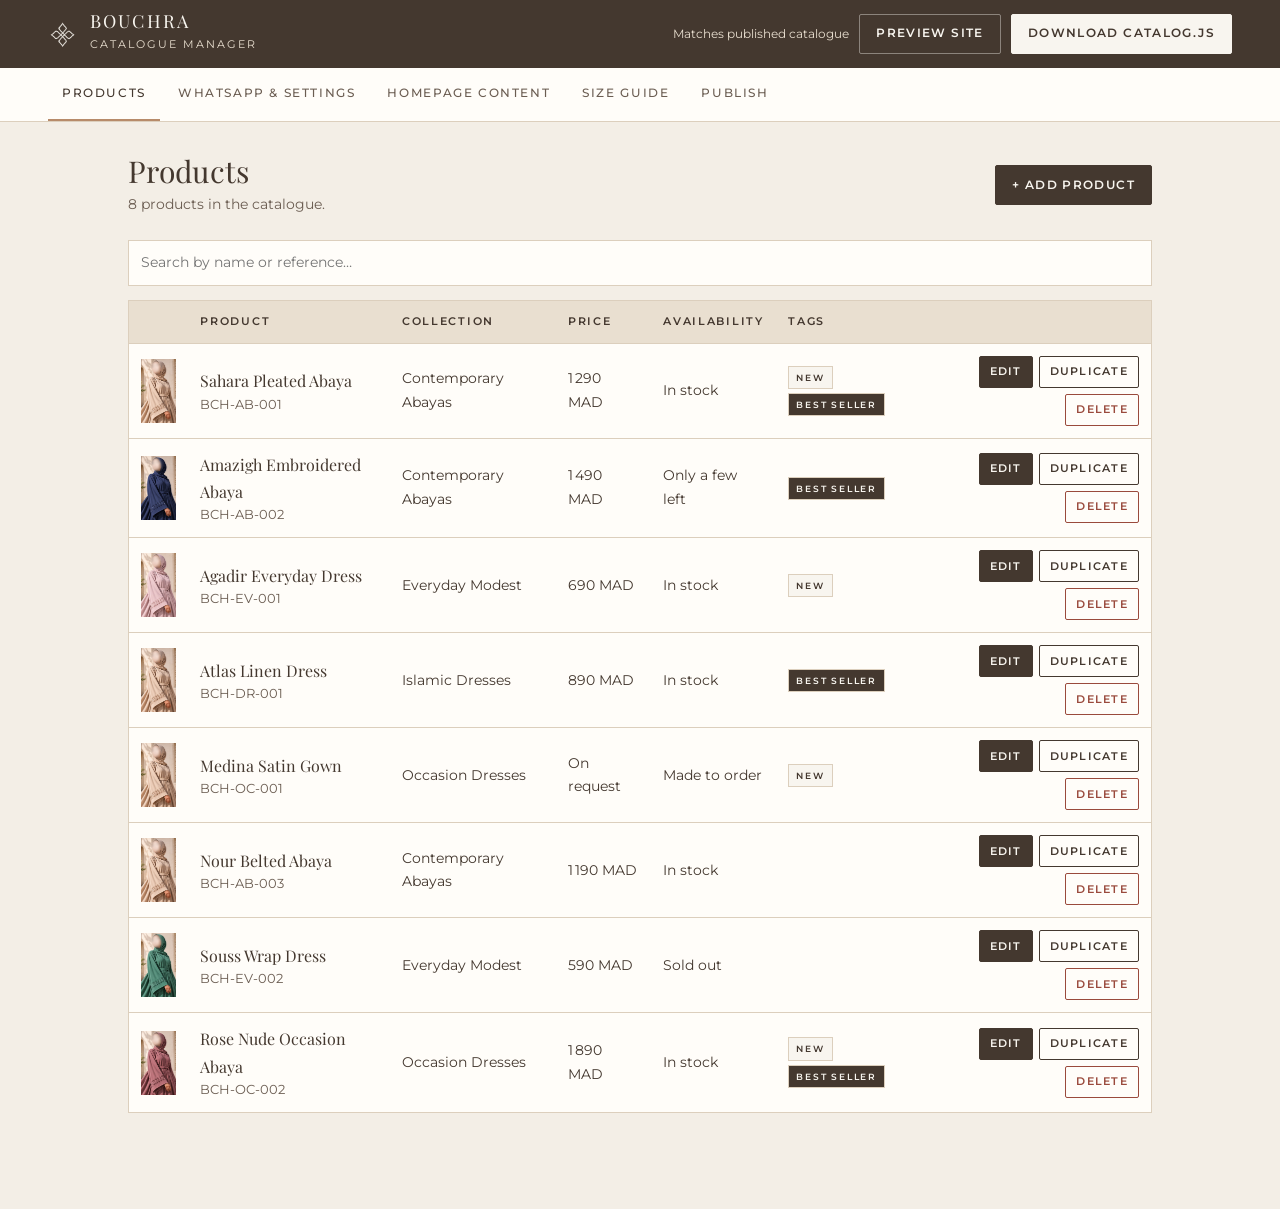
==== commit a00a3024: "second comm hhhh" ====
--- a/admin.html
+++ b/admin.html
@@ -9,8 +9,8 @@
   <link rel="preconnect" href="https://fonts.googleapis.com">
   <link rel="preconnect" href="https://fonts.gstatic.com" crossorigin>
   <link href="https://fonts.googleapis.com/css2?family=Montserrat:wght@300;400;500;600&family=Playfair+Display:ital,wght@0,400;0,500;1,400&family=Cairo:wght@400;500&display=swap" rel="stylesheet">
-  <link rel="stylesheet" href="css/style.css?v=7">
-  <link rel="stylesheet" href="css/admin.css?v=7">
+  <link rel="stylesheet" href="css/style.css?v=8">
+  <link rel="stylesheet" href="css/admin.css?v=8">
 </head>
 <body class="admin">
   <header class="admin-top">
@@ -37,7 +37,7 @@
 
   <input type="file" accept=".js,.json,application/json,text/javascript" data-import-input hidden>
 
-  <script src="data/catalog.js?v=7"></script>
-  <script src="js/admin.js?v=7"></script>
+  <script src="data/catalog.js?v=8"></script>
+  <script src="js/admin.js?v=8"></script>
 </body>
 </html>
--- a/css/style.css
+++ b/css/style.css
@@ -467,6 +467,8 @@
 
 .gallery { display: grid; grid-template-columns: 76px 1fr; gap: 14px; position: sticky; top: 100px; }
 .gallery__thumbs { display: flex; flex-direction: column; gap: 10px; }
+.gallery:has(.gallery__thumbs[hidden]) { grid-template-columns: 1fr; }
+.gallery__thumbs[hidden] { display: none; }
 .gallery__thumb { padding: 0; border: 1px solid transparent; background: var(--sand); cursor: pointer; aspect-ratio: 3 / 4; overflow: hidden; }
 .gallery__thumb img { width: 100%; height: 100%; object-fit: cover; }
 .gallery__thumb[aria-current="true"] { border-color: var(--espresso); }
